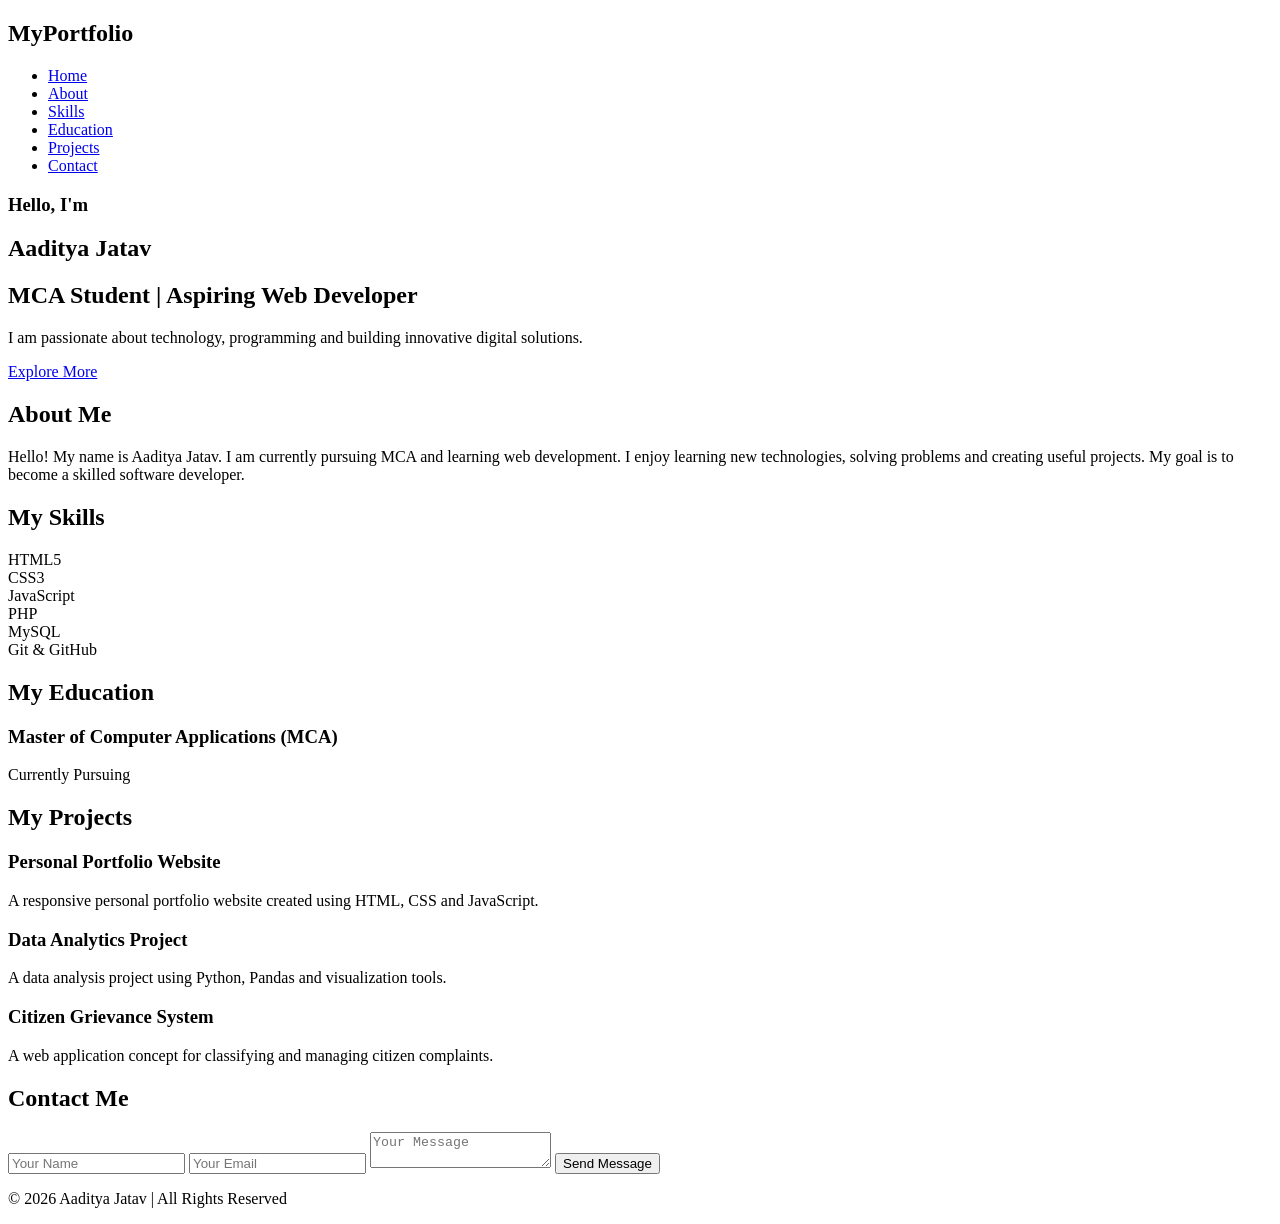
==== index.html @ 3c232692 "Create project structure" ====
<!DOCTYPE html>
<html lang="en">

<head>
    <meta charset="UTF-8">
    <meta name="viewport" content="width=device-width, initial-scale=1.0">

    <title>My Portfolio | Web Developer</title>

    <link rel="stylesheet" href="style.css">
</head>

<body>

    <!-- Navigation Bar -->
    <header>
        <nav class="navbar">
            <h2 class="logo">MyPortfolio</h2>

            <ul>
                <li><a href="#home">Home</a></li>
                <li><a href="#about">About</a></li>
                <li><a href="#skills">Skills</a></li>
                <li><a href="#education">Education</a></li>
                <li><a href="#projects">Projects</a></li>
                <li><a href="#contact">Contact</a></li>
            </ul>
        </nav>
    </header>


    <!-- Home Section -->
    <section id="home" class="hero">

        <div class="hero-content">

            <h3>Hello, I'm</h3>

            <h1>Aaditya Jatav</h1>

            <h2>MCA Student | Aspiring Web Developer</h2>

            <p>
                I am passionate about technology, programming
                and building innovative digital solutions.
            </p>

            <a href="#about" class="btn">Explore More</a>

        </div>

    </section>


    <!-- About Section -->
    <section id="about" class="section">

        <h2>About Me</h2>

        <p>
            Hello! My name is Aaditya Jatav.

            I am currently pursuing MCA and learning web development.

            I enjoy learning new technologies, solving problems
            and creating useful projects.

            My goal is to become a skilled software developer.
        </p>

    </section>


    <!-- Skills Section -->
    <section id="skills" class="section">

        <h2>My Skills</h2>

        <div class="skills-container">

            <div class="skill-card">HTML5</div>

            <div class="skill-card">CSS3</div>

            <div class="skill-card">JavaScript</div>

            <div class="skill-card">PHP</div>

            <div class="skill-card">MySQL</div>

            <div class="skill-card">Git & GitHub</div>

        </div>

    </section>


    <!-- Education Section -->
    <section id="education" class="section">

        <h2>My Education</h2>

        <div class="card">

            <h3>Master of Computer Applications (MCA)</h3>

            <p>Currently Pursuing</p>

        </div>

    </section>


    <!-- Projects Section -->
    <section id="projects" class="section">

        <h2>My Projects</h2>

        <div class="project-container">

            <div class="card">

                <h3>Personal Portfolio Website</h3>

                <p>
                    A responsive personal portfolio website
                    created using HTML, CSS and JavaScript.
                </p>

            </div>

            <div class="card">

                <h3>Data Analytics Project</h3>

                <p>
                    A data analysis project using Python,
                    Pandas and visualization tools.
                </p>

            </div>

            <div class="card">

                <h3>Citizen Grievance System</h3>

                <p>
                    A web application concept for classifying
                    and managing citizen complaints.
                </p>

            </div>

        </div>

    </section>


    <!-- Contact Section -->
    <section id="contact" class="section">

        <h2>Contact Me</h2>

        <form id="contactForm">

            <input type="text" id="name"
                placeholder="Your Name" required>

            <input type="email" id="email"
                placeholder="Your Email" required>

            <textarea id="message"
                placeholder="Your Message" required></textarea>

            <button type="submit" class="btn">
                Send Message
            </button>

        </form>

        <p id="response"></p>

    </section>


    <!-- Footer -->
    <footer>

        <p>
            © 2026 Aaditya Jatav | All Rights Reserved
        </p>

    </footer>


    <script src="script.js"></script>

</body>

</html>
---- style.css ----
// Contact Form Functionality

document.getElementById("contactForm").addEventListener("submit", function(event) {

    // Prevent page refresh
    event.preventDefault();

    // Get user information
    let name = document.getElementById("name").value;

    let email = document.getElementById("email").value;

    let message = document.getElementById("message").value;

    // Display response
    document.getElementById("response").innerHTML =
        "Thank you " + name + "! Your message has been received.";

    // Clear form
    document.getElementById("contactForm").reset();

    console.log("Name:", name);
    console.log("Email:", email);
    console.log("Message:", message);

});


// Welcome Message

console.log("Welcome to Aaditya's Portfolio Website!");


// Button Interaction

let buttons = document.querySelectorAll(".btn");

buttons.forEach(function(button) {

    button.addEventListener("mouseover", function() {

        button.style.transition = "0.3s";

    });

});
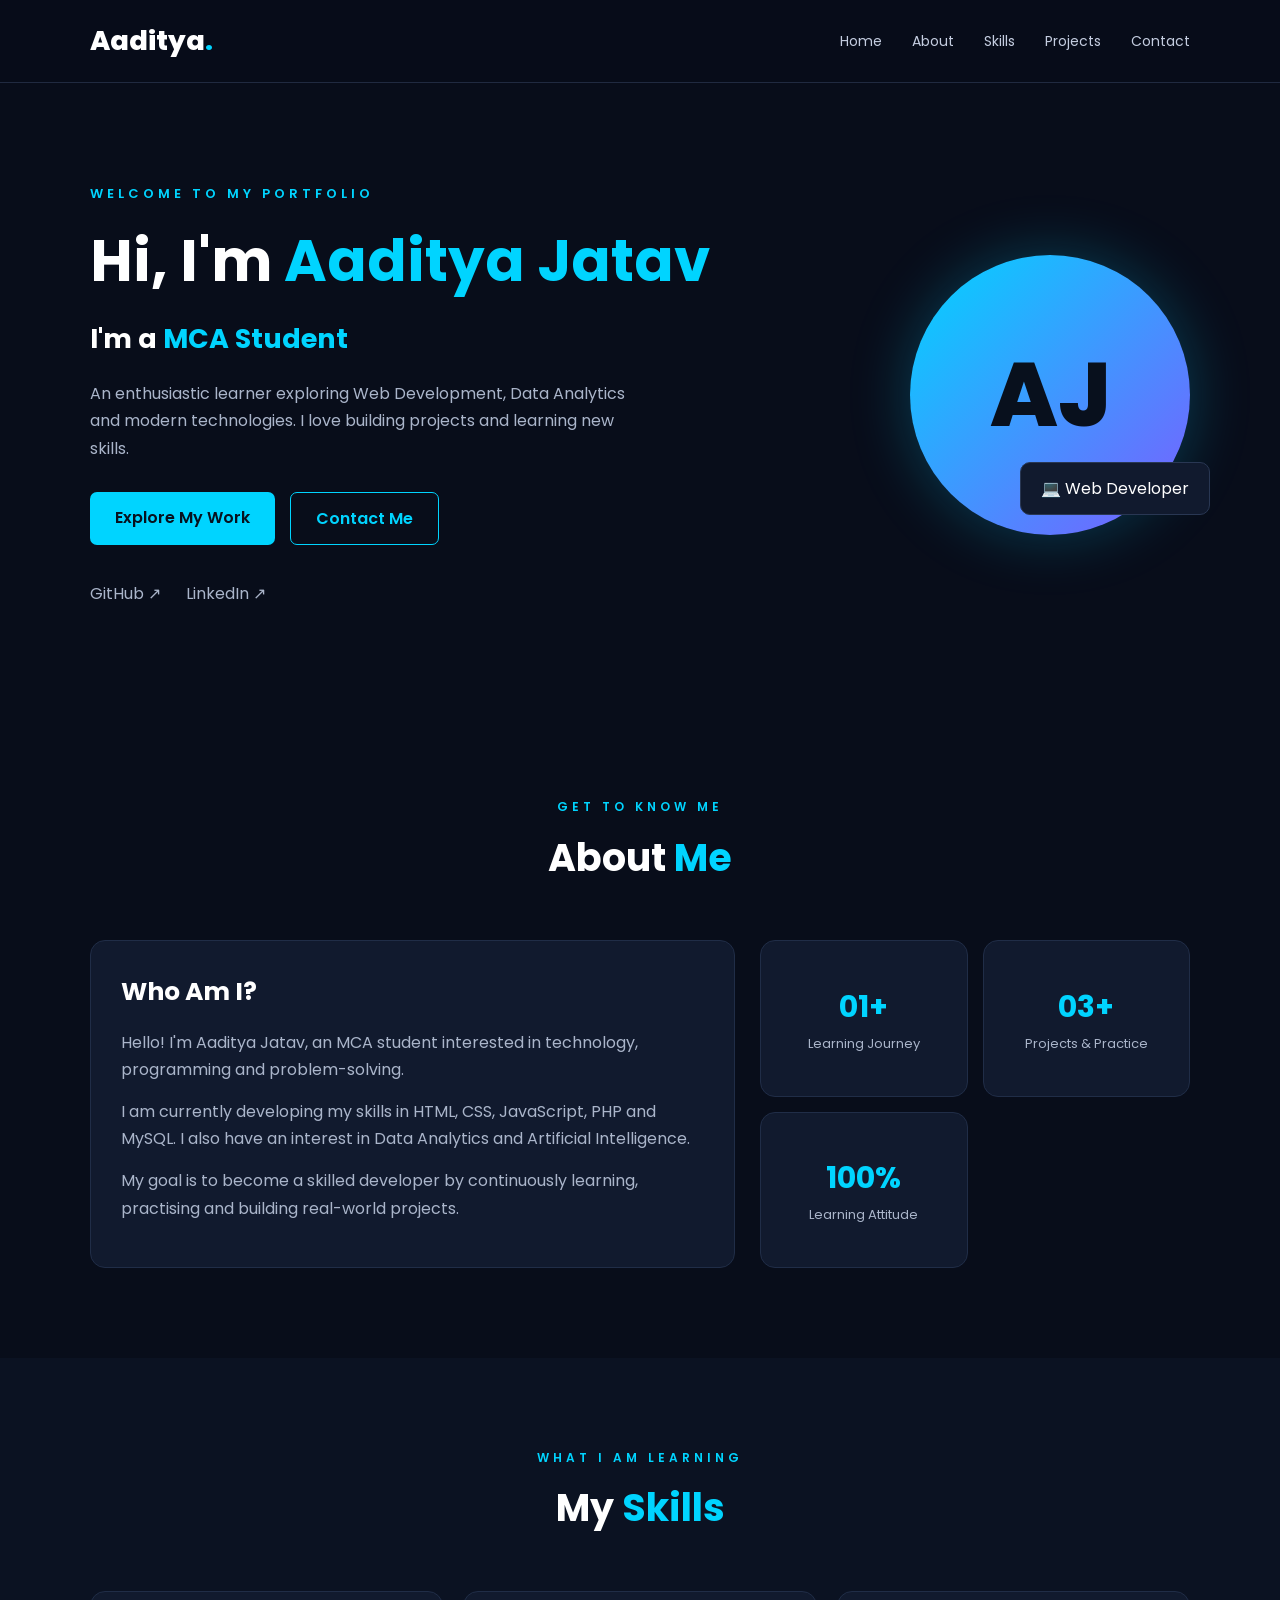
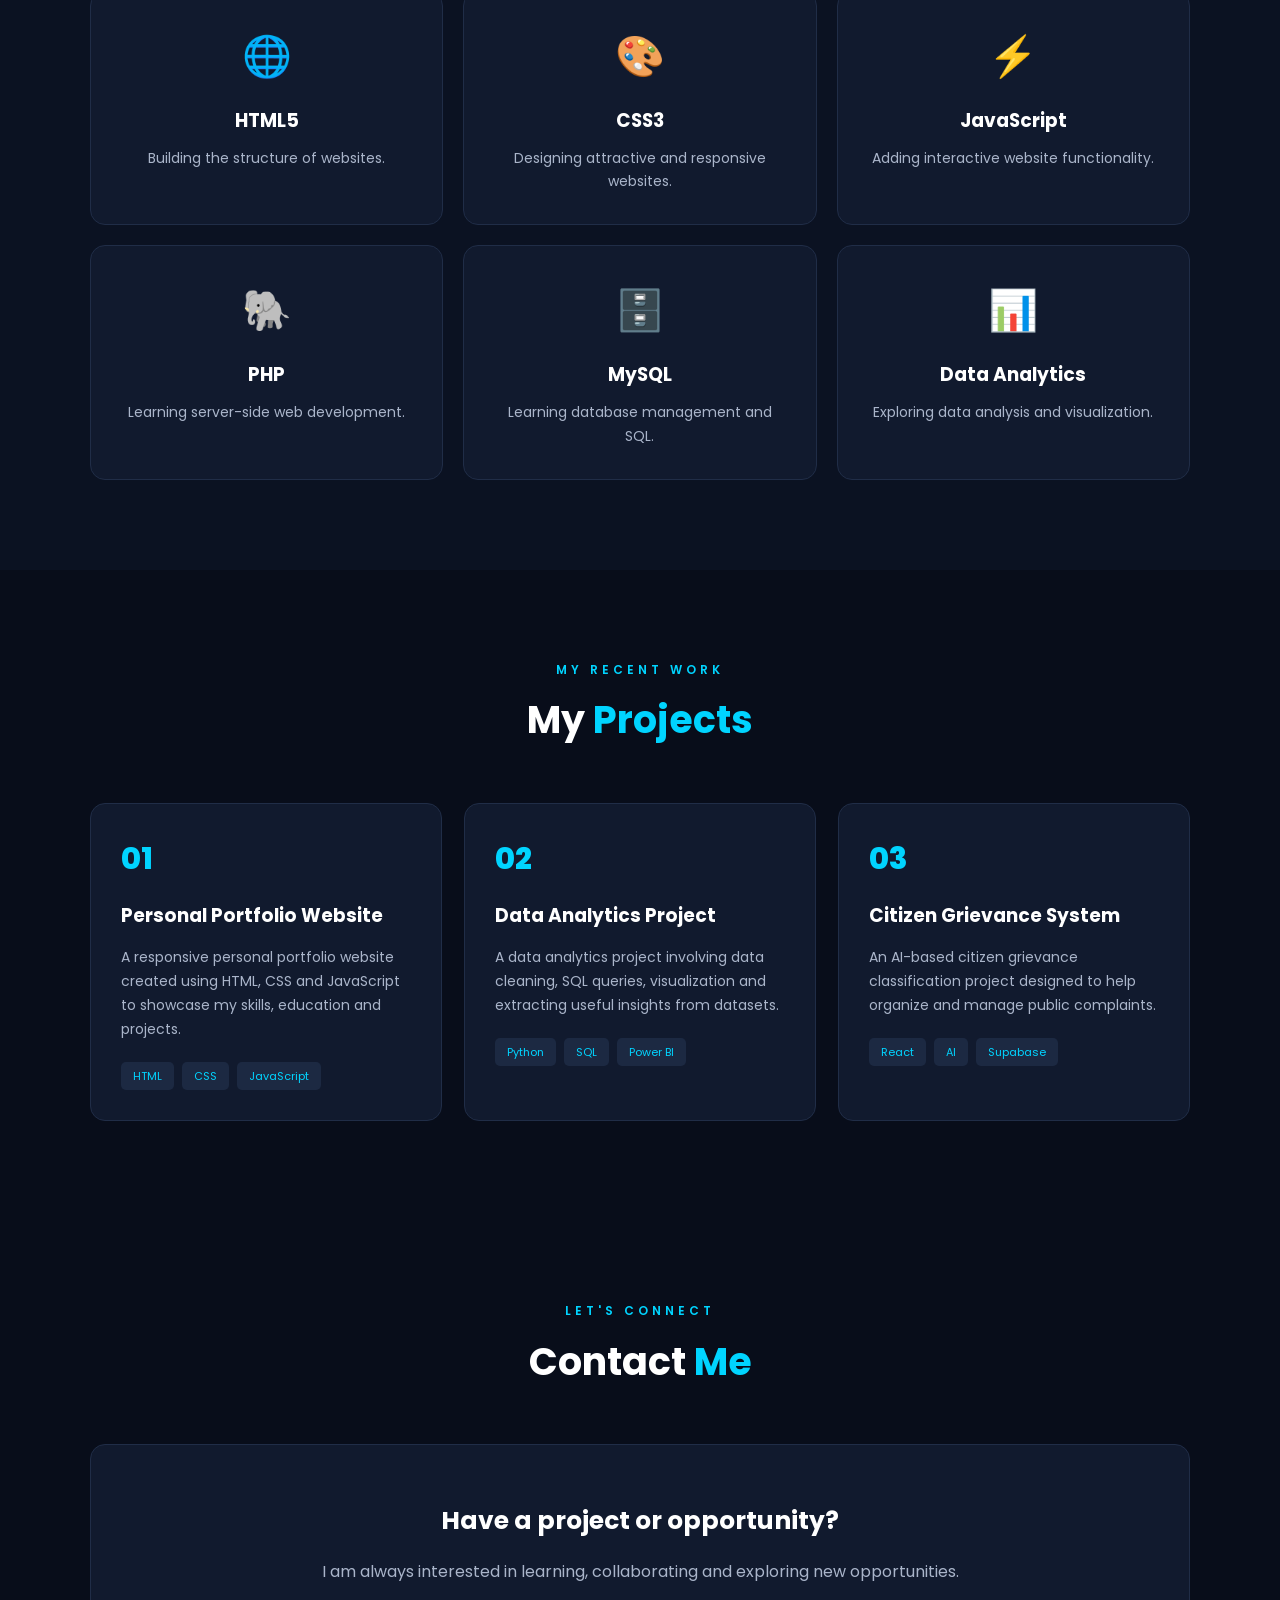
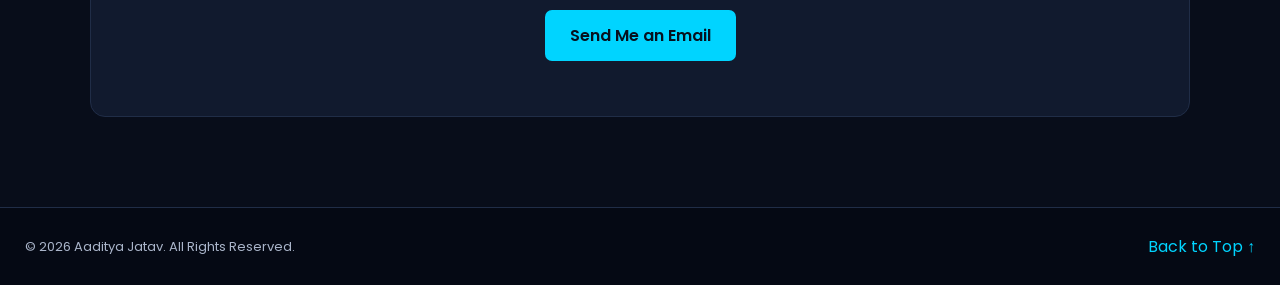
==== commit 4bd89ab8: "Update portfolio design and functionality" ====
--- a/index.html
+++ b/index.html
@@ -1,200 +1,266 @@
 <!DOCTYPE html>
 <html lang="en">
-
 <head>
     <meta charset="UTF-8">
     <meta name="viewport" content="width=device-width, initial-scale=1.0">
-
-    <title>My Portfolio | Web Developer</title>
-
-    <link rel="stylesheet" href="style.css">
+    <title>Aaditya Jatav | Portfolio</title>
+
+    <!-- CSS CONNECTION -->
+    <link rel="stylesheet" href="./style.css">
+
+    <!-- Google Fonts -->
+    <link rel="preconnect" href="https://fonts.googleapis.com">
+    <link rel="preconnect" href="https://fonts.gstatic.com" crossorigin>
+    <link href="https://fonts.googleapis.com/css2?family=Poppins:wght@300;400;500;600;700;800&display=swap" rel="stylesheet">
 </head>
 
 <body>
 
-    <!-- Navigation Bar -->
+    <!-- NAVIGATION -->
     <header>
         <nav class="navbar">
-            <h2 class="logo">MyPortfolio</h2>
-
-            <ul>
+            <a href="#home" class="logo">Aaditya<span>.</span></a>
+
+            <ul class="nav-links" id="navLinks">
                 <li><a href="#home">Home</a></li>
                 <li><a href="#about">About</a></li>
                 <li><a href="#skills">Skills</a></li>
-                <li><a href="#education">Education</a></li>
                 <li><a href="#projects">Projects</a></li>
                 <li><a href="#contact">Contact</a></li>
             </ul>
+
+            <button class="menu-btn" id="menuBtn" aria-label="Toggle navigation">
+                ☰
+            </button>
         </nav>
     </header>
 
-
-    <!-- Home Section -->
-    <section id="home" class="hero">
+    <!-- HOME SECTION -->
+    <section class="hero" id="home">
 
         <div class="hero-content">
-
-            <h3>Hello, I'm</h3>
-
-            <h1>Aaditya Jatav</h1>
-
-            <h2>MCA Student | Aspiring Web Developer</h2>
+            <p class="welcome">WELCOME TO MY PORTFOLIO</p>
+
+            <h1>Hi, I'm <span>Aaditya Jatav</span></h1>
+
+            <h2>I'm a <span id="typing">MCA Student</span></h2>
+
+            <p class="hero-description">
+                An enthusiastic learner exploring Web Development,
+                Data Analytics and modern technologies.
+                I love building projects and learning new skills.
+            </p>
+
+            <div class="hero-buttons">
+                <a href="#projects" class="btn primary-btn">Explore My Work</a>
+                <a href="#contact" class="btn secondary-btn">Contact Me</a>
+            </div>
+
+            <div class="social-links">
+                <a href="https://github.com/Aditya12119" target="_blank">GitHub ↗</a>
+                <a href="https://www.linkedin.com/" target="_blank">LinkedIn ↗</a>
+            </div>
+        </div>
+
+        <div class="hero-image">
+            <div class="profile-circle">
+                <span>AJ</span>
+            </div>
+            <div class="floating-card">💻 Web Developer</div>
+        </div>
+
+    </section>
+
+    <!-- ABOUT SECTION -->
+    <section class="section about-section" id="about">
+
+        <div class="section-heading">
+            <p>GET TO KNOW ME</p>
+            <h2>About <span>Me</span></h2>
+        </div>
+
+        <div class="about-content">
+            <div class="about-card">
+                <h3>Who Am I?</h3>
+
+                <p>
+                    Hello! I'm Aaditya Jatav, an MCA student interested
+                    in technology, programming and problem-solving.
+                </p>
+
+                <p>
+                    I am currently developing my skills in HTML, CSS,
+                    JavaScript, PHP and MySQL. I also have an interest
+                    in Data Analytics and Artificial Intelligence.
+                </p>
+
+                <p>
+                    My goal is to become a skilled developer by
+                    continuously learning, practising and building
+                    real-world projects.
+                </p>
+            </div>
+
+            <div class="about-stats">
+                <div class="stat-card">
+                    <h3>01+</h3>
+                    <p>Learning Journey</p>
+                </div>
+
+                <div class="stat-card">
+                    <h3>03+</h3>
+                    <p>Projects & Practice</p>
+                </div>
+
+                <div class="stat-card">
+                    <h3>100%</h3>
+                    <p>Learning Attitude</p>
+                </div>
+            </div>
+        </div>
+
+    </section>
+
+    <!-- SKILLS SECTION -->
+    <section class="section skills-section" id="skills">
+
+        <div class="section-heading">
+            <p>WHAT I AM LEARNING</p>
+            <h2>My <span>Skills</span></h2>
+        </div>
+
+        <div class="skills-grid">
+
+            <div class="skill-card">
+                <div class="skill-icon">🌐</div>
+                <h3>HTML5</h3>
+                <p>Building the structure of websites.</p>
+            </div>
+
+            <div class="skill-card">
+                <div class="skill-icon">🎨</div>
+                <h3>CSS3</h3>
+                <p>Designing attractive and responsive websites.</p>
+            </div>
+
+            <div class="skill-card">
+                <div class="skill-icon">⚡</div>
+                <h3>JavaScript</h3>
+                <p>Adding interactive website functionality.</p>
+            </div>
+
+            <div class="skill-card">
+                <div class="skill-icon">🐘</div>
+                <h3>PHP</h3>
+                <p>Learning server-side web development.</p>
+            </div>
+
+            <div class="skill-card">
+                <div class="skill-icon">🗄️</div>
+                <h3>MySQL</h3>
+                <p>Learning database management and SQL.</p>
+            </div>
+
+            <div class="skill-card">
+                <div class="skill-icon">📊</div>
+                <h3>Data Analytics</h3>
+                <p>Exploring data analysis and visualization.</p>
+            </div>
+
+        </div>
+
+    </section>
+
+    <!-- PROJECTS SECTION -->
+    <section class="section projects-section" id="projects">
+
+        <div class="section-heading">
+            <p>MY RECENT WORK</p>
+            <h2>My <span>Projects</span></h2>
+        </div>
+
+        <div class="projects-grid">
+
+            <div class="project-card">
+                <div class="project-number">01</div>
+                <h3>Personal Portfolio Website</h3>
+                <p>
+                    A responsive personal portfolio website created
+                    using HTML, CSS and JavaScript to showcase my
+                    skills, education and projects.
+                </p>
+                <div class="project-tags">
+                    <span>HTML</span>
+                    <span>CSS</span>
+                    <span>JavaScript</span>
+                </div>
+            </div>
+
+            <div class="project-card">
+                <div class="project-number">02</div>
+                <h3>Data Analytics Project</h3>
+                <p>
+                    A data analytics project involving data cleaning,
+                    SQL queries, visualization and extracting useful
+                    insights from datasets.
+                </p>
+                <div class="project-tags">
+                    <span>Python</span>
+                    <span>SQL</span>
+                    <span>Power BI</span>
+                </div>
+            </div>
+
+            <div class="project-card">
+                <div class="project-number">03</div>
+                <h3>Citizen Grievance System</h3>
+                <p>
+                    An AI-based citizen grievance classification
+                    project designed to help organize and manage
+                    public complaints.
+                </p>
+                <div class="project-tags">
+                    <span>React</span>
+                    <span>AI</span>
+                    <span>Supabase</span>
+                </div>
+            </div>
+
+        </div>
+
+    </section>
+
+    <!-- CONTACT SECTION -->
+    <section class="section contact-section" id="contact">
+
+        <div class="section-heading">
+            <p>LET'S CONNECT</p>
+            <h2>Contact <span>Me</span></h2>
+        </div>
+
+        <div class="contact-box">
+            <h3>Have a project or opportunity?</h3>
 
             <p>
-                I am passionate about technology, programming
-                and building innovative digital solutions.
+                I am always interested in learning, collaborating
+                and exploring new opportunities.
             </p>
 
-            <a href="#about" class="btn">Explore More</a>
-
-        </div>
-
-    </section>
-
-
-    <!-- About Section -->
-    <section id="about" class="section">
-
-        <h2>About Me</h2>
-
-        <p>
-            Hello! My name is Aaditya Jatav.
-
-            I am currently pursuing MCA and learning web development.
-
-            I enjoy learning new technologies, solving problems
-            and creating useful projects.
-
-            My goal is to become a skilled software developer.
-        </p>
-
-    </section>
-
-
-    <!-- Skills Section -->
-    <section id="skills" class="section">
-
-        <h2>My Skills</h2>
-
-        <div class="skills-container">
-
-            <div class="skill-card">HTML5</div>
-
-            <div class="skill-card">CSS3</div>
-
-            <div class="skill-card">JavaScript</div>
-
-            <div class="skill-card">PHP</div>
-
-            <div class="skill-card">MySQL</div>
-
-            <div class="skill-card">Git & GitHub</div>
-
-        </div>
-
-    </section>
-
-
-    <!-- Education Section -->
-    <section id="education" class="section">
-
-        <h2>My Education</h2>
-
-        <div class="card">
-
-            <h3>Master of Computer Applications (MCA)</h3>
-
-            <p>Currently Pursuing</p>
-
-        </div>
-
-    </section>
-
-
-    <!-- Projects Section -->
-    <section id="projects" class="section">
-
-        <h2>My Projects</h2>
-
-        <div class="project-container">
-
-            <div class="card">
-
-                <h3>Personal Portfolio Website</h3>
-
-                <p>
-                    A responsive personal portfolio website
-                    created using HTML, CSS and JavaScript.
-                </p>
-
-            </div>
-
-            <div class="card">
-
-                <h3>Data Analytics Project</h3>
-
-                <p>
-                    A data analysis project using Python,
-                    Pandas and visualization tools.
-                </p>
-
-            </div>
-
-            <div class="card">
-
-                <h3>Citizen Grievance System</h3>
-
-                <p>
-                    A web application concept for classifying
-                    and managing citizen complaints.
-                </p>
-
-            </div>
-
-        </div>
-
-    </section>
-
-
-    <!-- Contact Section -->
-    <section id="contact" class="section">
-
-        <h2>Contact Me</h2>
-
-        <form id="contactForm">
-
-            <input type="text" id="name"
-                placeholder="Your Name" required>
-
-            <input type="email" id="email"
-                placeholder="Your Email" required>
-
-            <textarea id="message"
-                placeholder="Your Message" required></textarea>
-
-            <button type="submit" class="btn">
-                Send Message
-            </button>
-
-        </form>
-
-        <p id="response"></p>
-
-    </section>
-
-
-    <!-- Footer -->
+            <a href="mailto:your-email@example.com" class="btn primary-btn">
+                Send Me an Email
+            </a>
+        </div>
+
+    </section>
+
+    <!-- FOOTER -->
     <footer>
-
-        <p>
-            © 2026 Aaditya Jatav | All Rights Reserved
-        </p>
-
+        <p>© <span id="year"></span> Aaditya Jatav. All Rights Reserved.</p>
+        <a href="#home">Back to Top ↑</a>
     </footer>
 
-
-    <script src="script.js"></script>
+    <!-- JAVASCRIPT CONNECTION -->
+    <script src="./script.js"></script>
 
 </body>
-
 </html>
--- a/style.css
+++ b/style.css
@@ -1,46 +1,509 @@
-// Contact Form Functionality
-
-document.getElementById("contactForm").addEventListener("submit", function(event) {
-
-    // Prevent page refresh
-    event.preventDefault();
-
-    // Get user information
-    let name = document.getElementById("name").value;
-
-    let email = document.getElementById("email").value;
-
-    let message = document.getElementById("message").value;
-
-    // Display response
-    document.getElementById("response").innerHTML =
-        "Thank you " + name + "! Your message has been received.";
-
-    // Clear form
-    document.getElementById("contactForm").reset();
-
-    console.log("Name:", name);
-    console.log("Email:", email);
-    console.log("Message:", message);
-
-});
-
-
-// Welcome Message
-
-console.log("Welcome to Aaditya's Portfolio Website!");
-
-
-// Button Interaction
-
-let buttons = document.querySelectorAll(".btn");
-
-buttons.forEach(function(button) {
-
-    button.addEventListener("mouseover", function() {
-
-        button.style.transition = "0.3s";
-
-    });
-
-});+/* GENERAL SETTINGS */
+
+* {
+    margin: 0;
+    padding: 0;
+    box-sizing: border-box;
+    scroll-behavior: smooth;
+}
+
+body {
+    font-family: 'Poppins', sans-serif;
+    background: #080d1a;
+    color: #ffffff;
+    line-height: 1.7;
+}
+
+:root {
+    --primary: #00d4ff;
+    --secondary: #7c5cff;
+    --background: #080d1a;
+    --card: #111a2e;
+    --text: #aab5ca;
+}
+
+/* NAVIGATION */
+
+header {
+    width: 100%;
+    position: sticky;
+    top: 0;
+    z-index: 1000;
+    background: rgba(8, 13, 26, 0.95);
+    backdrop-filter: blur(10px);
+    border-bottom: 1px solid #202a40;
+}
+
+.navbar {
+    max-width: 1150px;
+    margin: auto;
+    padding: 18px 25px;
+    display: flex;
+    justify-content: space-between;
+    align-items: center;
+}
+
+.logo {
+    color: white;
+    font-size: 27px;
+    font-weight: 800;
+    text-decoration: none;
+}
+
+.logo span {
+    color: var(--primary);
+}
+
+.nav-links {
+    display: flex;
+    gap: 30px;
+    list-style: none;
+}
+
+.nav-links a {
+    text-decoration: none;
+    color: #c4cde0;
+    font-size: 14px;
+    transition: 0.3s;
+}
+
+.nav-links a:hover {
+    color: var(--primary);
+}
+
+.menu-btn {
+    display: none;
+    background: none;
+    color: white;
+    border: none;
+    font-size: 25px;
+    cursor: pointer;
+}
+
+/* HERO SECTION */
+
+.hero {
+    max-width: 1150px;
+    min-height: 620px;
+    margin: auto;
+    padding: 100px 25px;
+    display: flex;
+    align-items: center;
+    justify-content: space-between;
+    gap: 50px;
+}
+
+.hero-content {
+    max-width: 650px;
+}
+
+.welcome {
+    color: var(--primary);
+    letter-spacing: 4px;
+    font-size: 13px;
+    font-weight: 600;
+}
+
+.hero h1 {
+    font-size: clamp(35px, 5vw, 58px);
+    line-height: 1.3;
+    margin: 18px 0;
+}
+
+.hero h1 span,
+.hero h2 span {
+    color: var(--primary);
+}
+
+.hero h2 {
+    font-size: 27px;
+    margin-bottom: 18px;
+}
+
+.hero-description {
+    color: var(--text);
+    max-width: 550px;
+    margin-bottom: 30px;
+}
+
+.hero-buttons {
+    display: flex;
+    flex-wrap: wrap;
+    gap: 15px;
+}
+
+.btn {
+    display: inline-block;
+    padding: 12px 25px;
+    border-radius: 7px;
+    text-decoration: none;
+    font-weight: 600;
+    transition: 0.3s;
+}
+
+.primary-btn {
+    background: var(--primary);
+    color: #07111e;
+}
+
+.primary-btn:hover {
+    background: white;
+    transform: translateY(-4px);
+}
+
+.secondary-btn {
+    border: 1px solid var(--primary);
+    color: var(--primary);
+}
+
+.secondary-btn:hover {
+    background: var(--primary);
+    color: #07111e;
+}
+
+.social-links {
+    display: flex;
+    gap: 25px;
+    margin-top: 35px;
+}
+
+.social-links a {
+    color: var(--text);
+    text-decoration: none;
+    transition: 0.3s;
+}
+
+.social-links a:hover {
+    color: var(--primary);
+}
+
+/* PROFILE DESIGN */
+
+.hero-image {
+    position: relative;
+    display: flex;
+    justify-content: center;
+    align-items: center;
+}
+
+.profile-circle {
+    width: 280px;
+    height: 280px;
+    border-radius: 50%;
+    background: linear-gradient(135deg, var(--primary), var(--secondary));
+    display: flex;
+    justify-content: center;
+    align-items: center;
+    box-shadow: 0 0 60px rgba(0, 212, 255, 0.25);
+    animation: float 4s ease-in-out infinite;
+}
+
+.profile-circle span {
+    font-size: 90px;
+    font-weight: 800;
+    color: #08101d;
+}
+
+.floating-card {
+    position: absolute;
+    bottom: 20px;
+    right: -20px;
+    background: var(--card);
+    padding: 12px 20px;
+    border: 1px solid #293753;
+    border-radius: 10px;
+}
+
+@keyframes float {
+    0%, 100% {
+        transform: translateY(0);
+    }
+
+    50% {
+        transform: translateY(-15px);
+    }
+}
+
+/* COMMON SECTION */
+
+.section {
+    padding: 90px 25px;
+    max-width: 1150px;
+    margin: auto;
+}
+
+.section-heading {
+    text-align: center;
+    margin-bottom: 50px;
+}
+
+.section-heading p {
+    color: var(--primary);
+    font-size: 12px;
+    letter-spacing: 4px;
+    font-weight: 600;
+}
+
+.section-heading h2 {
+    font-size: 38px;
+    margin-top: 8px;
+}
+
+.section-heading h2 span {
+    color: var(--primary);
+}
+
+/* ABOUT */
+
+.about-content {
+    display: grid;
+    grid-template-columns: 1.5fr 1fr;
+    gap: 25px;
+}
+
+.about-card,
+.stat-card {
+    background: var(--card);
+    padding: 30px;
+    border-radius: 15px;
+    border: 1px solid #202d47;
+}
+
+.about-card h3 {
+    font-size: 25px;
+    margin-bottom: 15px;
+}
+
+.about-card p {
+    color: var(--text);
+    margin-bottom: 15px;
+}
+
+.about-stats {
+    display: grid;
+    grid-template-columns: 1fr 1fr;
+    gap: 15px;
+}
+
+.stat-card {
+    display: flex;
+    flex-direction: column;
+    justify-content: center;
+    text-align: center;
+}
+
+.stat-card h3 {
+    font-size: 30px;
+    color: var(--primary);
+}
+
+.stat-card p {
+    color: var(--text);
+    font-size: 13px;
+}
+
+/* SKILLS */
+
+.skills-section {
+    max-width: 100%;
+    background: #0b1222;
+}
+
+.skills-grid {
+    max-width: 1100px;
+    margin: auto;
+    display: grid;
+    grid-template-columns: repeat(3, 1fr);
+    gap: 20px;
+}
+
+.skill-card {
+    background: var(--card);
+    padding: 30px;
+    text-align: center;
+    border-radius: 15px;
+    border: 1px solid #202d47;
+    transition: 0.3s;
+}
+
+.skill-card:hover {
+    transform: translateY(-8px);
+    border-color: var(--primary);
+}
+
+.skill-icon {
+    font-size: 40px;
+    margin-bottom: 15px;
+}
+
+.skill-card h3 {
+    margin-bottom: 10px;
+}
+
+.skill-card p {
+    color: var(--text);
+    font-size: 14px;
+}
+
+/* PROJECTS */
+
+.projects-grid {
+    display: grid;
+    grid-template-columns: repeat(3, 1fr);
+    gap: 22px;
+}
+
+.project-card {
+    background: var(--card);
+    padding: 30px;
+    border-radius: 15px;
+    border: 1px solid #202d47;
+    transition: 0.3s;
+}
+
+.project-card:hover {
+    transform: translateY(-8px);
+    border-color: var(--primary);
+}
+
+.project-number {
+    color: var(--primary);
+    font-size: 30px;
+    font-weight: 800;
+    margin-bottom: 15px;
+}
+
+.project-card h3 {
+    margin-bottom: 15px;
+}
+
+.project-card p {
+    color: var(--text);
+    font-size: 14px;
+    margin-bottom: 20px;
+}
+
+.project-tags {
+    display: flex;
+    flex-wrap: wrap;
+    gap: 8px;
+}
+
+.project-tags span {
+    background: #1c2942;
+    color: var(--primary);
+    padding: 5px 12px;
+    border-radius: 5px;
+    font-size: 11px;
+}
+
+/* CONTACT */
+
+.contact-box {
+    background: var(--card);
+    border: 1px solid #202d47;
+    border-radius: 15px;
+    text-align: center;
+    padding: 55px 25px;
+}
+
+.contact-box h3 {
+    font-size: 25px;
+    margin-bottom: 15px;
+}
+
+.contact-box p {
+    color: var(--text);
+    margin-bottom: 25px;
+}
+
+/* FOOTER */
+
+footer {
+    padding: 25px;
+    background: #050914;
+    border-top: 1px solid #202d47;
+    display: flex;
+    justify-content: space-between;
+    align-items: center;
+    flex-wrap: wrap;
+    gap: 15px;
+}
+
+footer p {
+    color: var(--text);
+    font-size: 13px;
+}
+
+footer a {
+    color: var(--primary);
+    text-decoration: none;
+}
+
+/* MOBILE RESPONSIVENESS */
+
+@media (max-width: 768px) {
+
+    .menu-btn {
+        display: block;
+    }
+
+    .nav-links {
+        display: none;
+        position: absolute;
+        top: 70px;
+        left: 0;
+        width: 100%;
+        padding: 25px;
+        background: #0b1222;
+        flex-direction: column;
+        text-align: center;
+        gap: 20px;
+    }
+
+    .nav-links.active {
+        display: flex;
+    }
+
+    .hero {
+        flex-direction: column-reverse;
+        text-align: center;
+        padding-top: 60px;
+    }
+
+    .hero-buttons,
+    .social-links {
+        justify-content: center;
+    }
+
+    .profile-circle {
+        width: 200px;
+        height: 200px;
+    }
+
+    .profile-circle span {
+        font-size: 65px;
+    }
+
+    .floating-card {
+        right: -10px;
+    }
+
+    .about-content {
+        grid-template-columns: 1fr;
+    }
+
+    .skills-grid,
+    .projects-grid {
+        grid-template-columns: 1fr;
+    }
+
+    .section-heading h2 {
+        font-size: 30px;
+    }
+
+    footer {
+        justify-content: center;
+        text-align: center;
+    }
+}
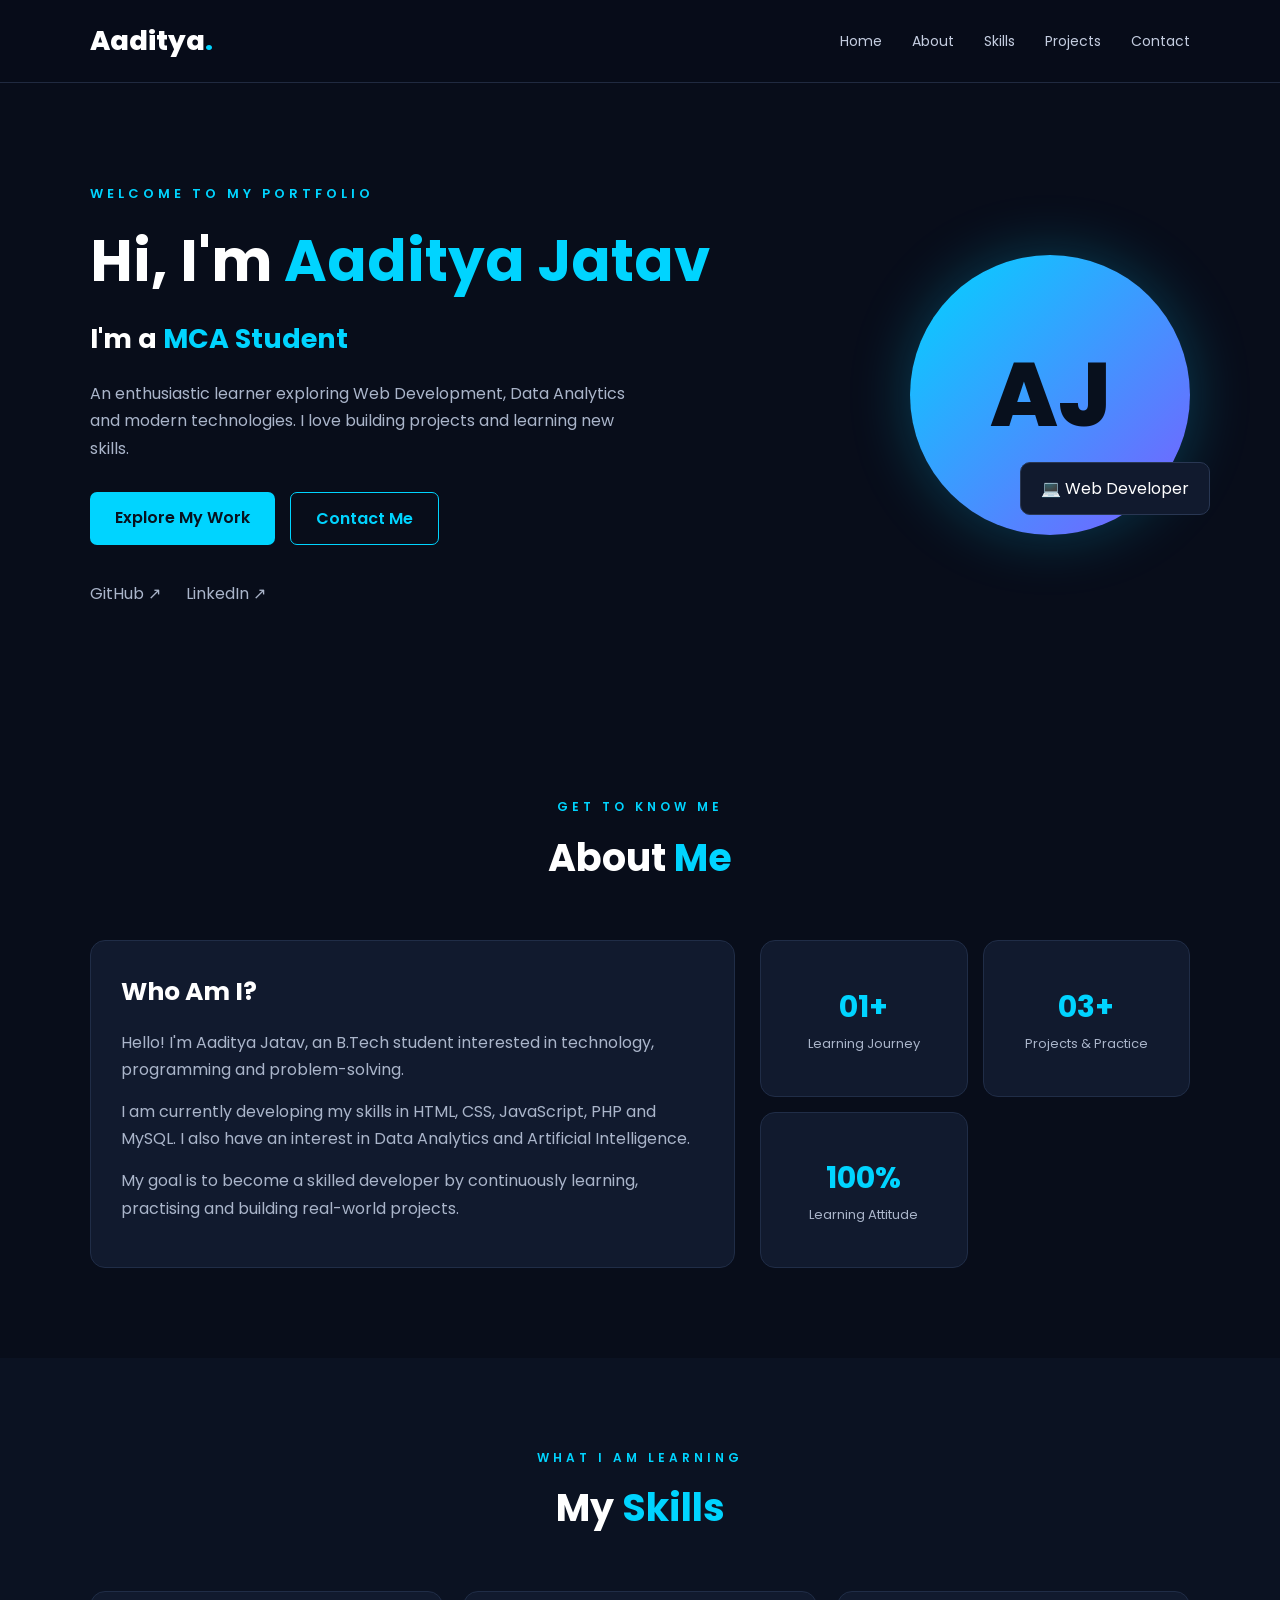
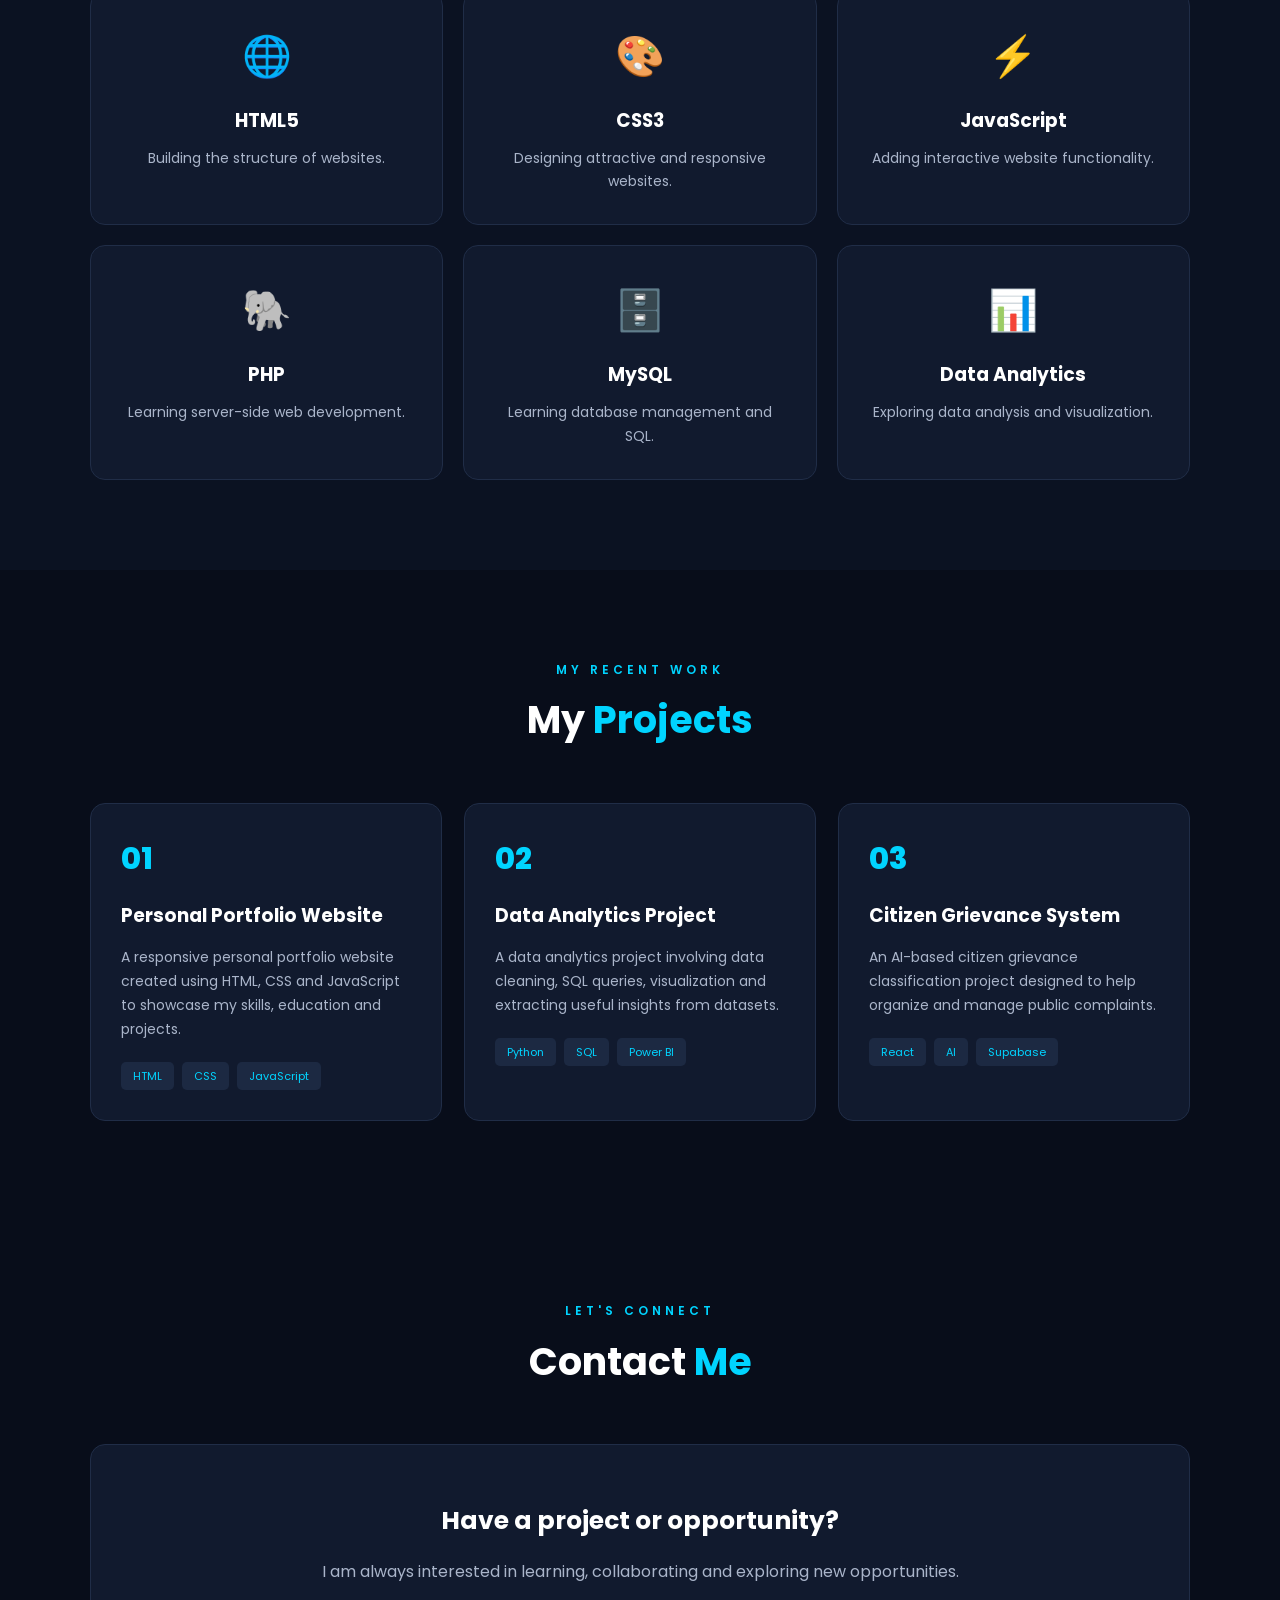
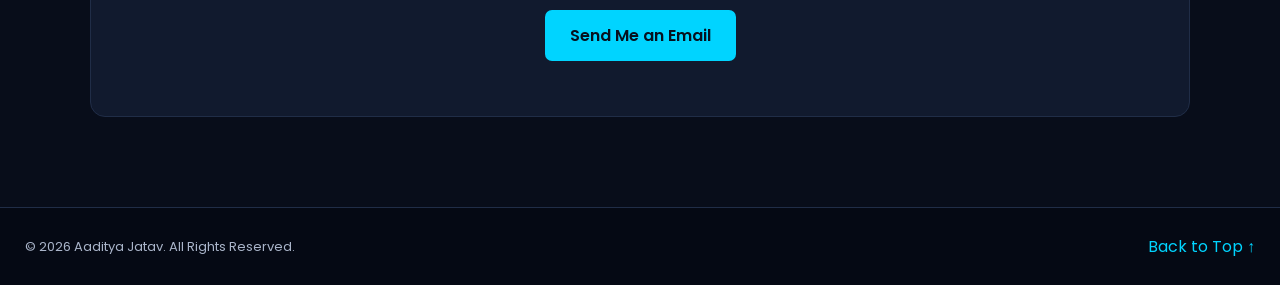
==== commit d971ae18: "Update index.html" ====
--- a/index.html
+++ b/index.html
@@ -84,7 +84,7 @@
                 <h3>Who Am I?</h3>
 
                 <p>
-                    Hello! I'm Aaditya Jatav, an MCA student interested
+                    Hello! I'm Aaditya Jatav, an B.Tech student interested
                     in technology, programming and problem-solving.
                 </p>
 
@@ -263,4 +263,4 @@
     <script src="./script.js"></script>
 
 </body>
-</html>+</html>
